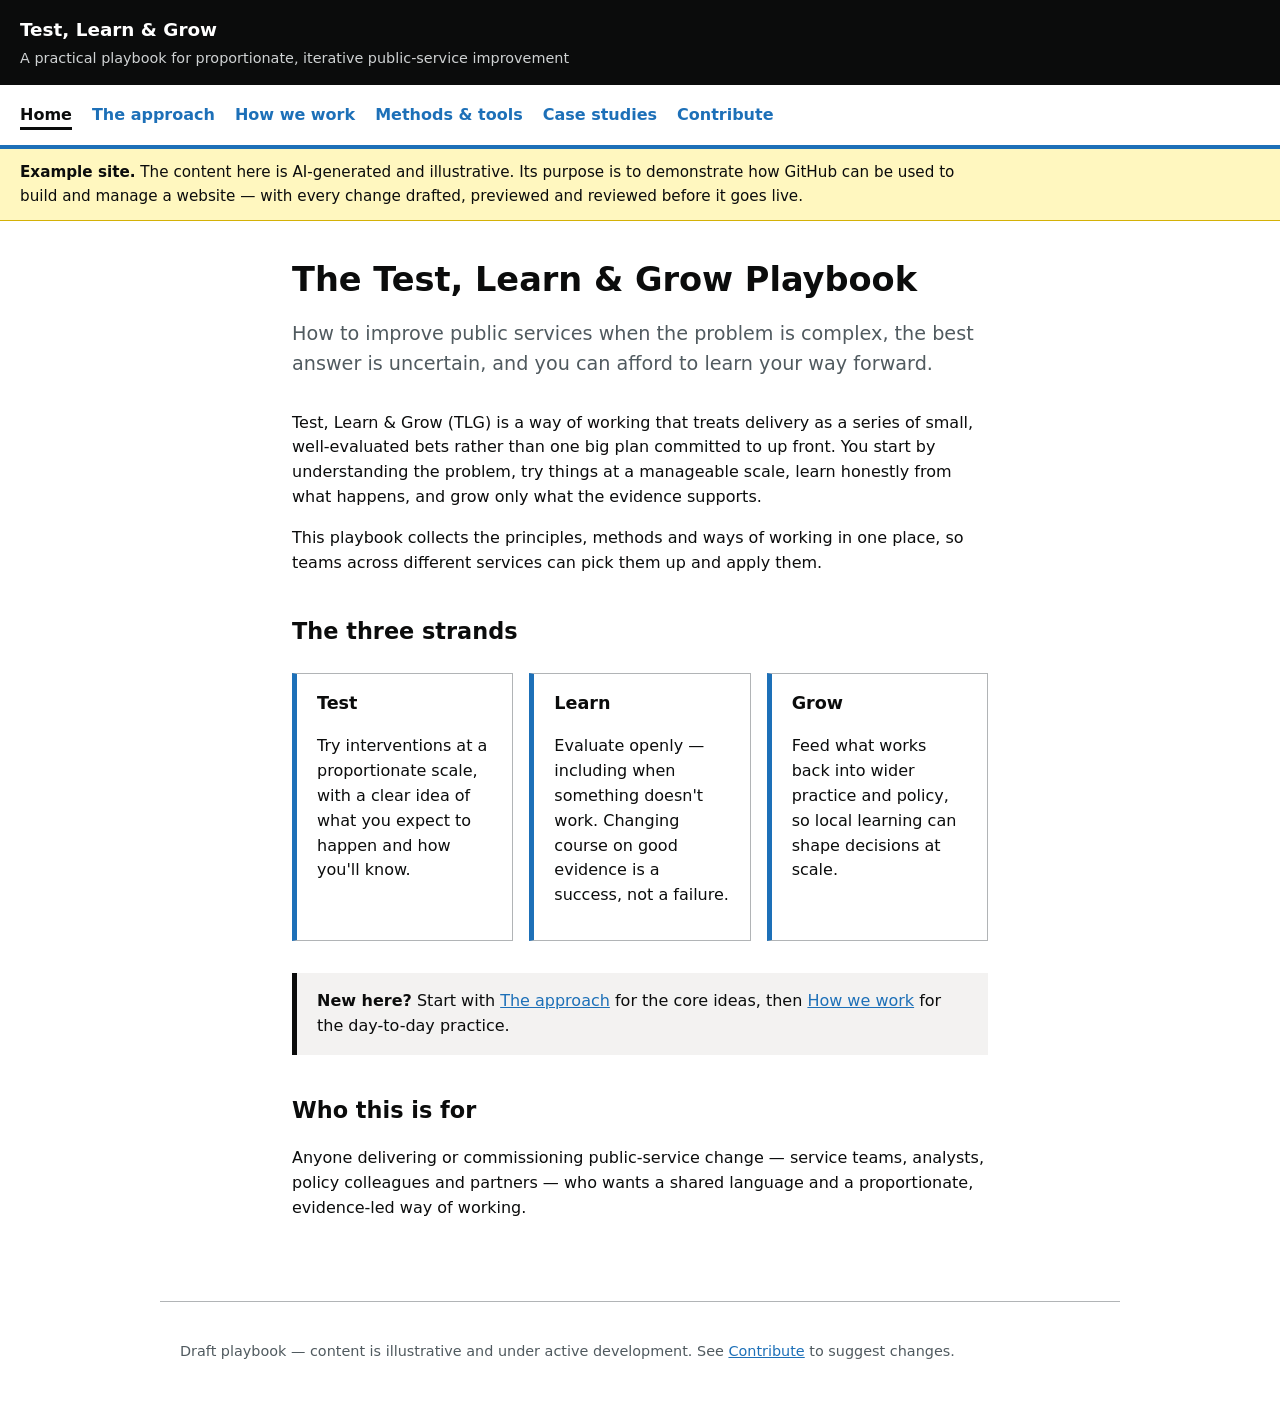
==== pr-preview/pr-3/index.html @ 777c6868 "Deploy preview for PR 3 🛫" ====
<!doctype html>
<html lang="en">
<head>
  <meta charset="utf-8">
  <meta name="viewport" content="width=device-width, initial-scale=1">
  <title>Test, Learn & Grow Playbook</title>
  <link rel="stylesheet" href="assets/style.css">
</head>
<body>
  <header class="site-header">
    <div class="brand">Test, Learn &amp; Grow</div>
    <div class="tagline">A practical playbook for proportionate, iterative public-service improvement</div>
  </header>
  <nav class="primary" aria-label="Primary">
    <ul>
      <li><a href="index.html" aria-current="page">Home</a></li>
      <li><a href="approach.html">The approach</a></li>
      <li><a href="how-we-work.html">How we work</a></li>
      <li><a href="methods.html">Methods &amp; tools</a></li>
      <li><a href="case-studies.html">Case studies</a></li>
      <li><a href="contribute.html">Contribute</a></li>
    </ul>
  </nav>

  <div class="demo-banner" role="note">
    <p><strong>Example site.</strong> The content here is AI-generated and illustrative.
      Its purpose is to demonstrate how GitHub can be used to build and manage a website —
      with every change drafted, previewed and reviewed before it goes live.</p>
  </div>
  <main>
    <h1>The Test, Learn &amp; Grow Playbook</h1>
    <p class="lede">How to improve public services when the problem is complex, the
      best answer is uncertain, and you can afford to learn your way forward.</p>

    <p>Test, Learn &amp; Grow (TLG) is a way of working that treats delivery as a
      series of small, well-evaluated bets rather than one big plan committed to up
      front. You start by understanding the problem, try things at a manageable scale,
      learn honestly from what happens, and grow only what the evidence supports.</p>

    <p>This playbook collects the principles, methods and ways of working in one place,
      so teams across different services can pick them up and apply them.</p>

    <h2>The three strands</h2>
    <div class="cards three">
      <div class="card">
        <h3>Test</h3>
        <p>Try interventions at a proportionate scale, with a clear idea of what you
          expect to happen and how you'll know.</p>
      </div>
      <div class="card">
        <h3>Learn</h3>
        <p>Evaluate openly — including when something doesn't work. Changing course on
          good evidence is a success, not a failure.</p>
      </div>
      <div class="card">
        <h3>Grow</h3>
        <p>Feed what works back into wider practice and policy, so local learning can
          shape decisions at scale.</p>
      </div>
    </div>

    <div class="callout">
      <strong>New here?</strong> Start with <a href="approach.html">The approach</a> for
      the core ideas, then <a href="how-we-work.html">How we work</a> for the day-to-day
      practice.
    </div>

    <h2>Who this is for</h2>
    <p>Anyone delivering or commissioning public-service change — service teams, analysts,
      policy colleagues and partners — who wants a shared language and a proportionate,
      evidence-led way of working.</p>
  </main>

  <footer class="site-footer">
    <p>Draft playbook — content is illustrative and under active development.
      See <a href="contribute.html">Contribute</a> to suggest changes.</p>
  </footer>
</body>
</html>
---- pr-preview/pr-3/assets/style.css ----
:root {
  --ink: #0b0c0c;
  --muted: #505a5f;
  --accent: #1d70b8;
  --line: #b1b4b6;
  --bg-soft: #f3f2f1;
  --maxw: 46rem;
}

* { box-sizing: border-box; }

body {
  font-family: system-ui, -apple-system, "Segoe UI", Helvetica, Arial, sans-serif;
  color: var(--ink);
  line-height: 1.55;
  margin: 0;
}

a { color: var(--accent); }
a:hover { color: #003078; }

/* Header + nav */
.site-header {
  background: var(--ink);
  color: #fff;
  padding: 1rem 1.25rem;
}
.site-header a { color: #fff; text-decoration: none; }
.site-header .brand { font-weight: 700; font-size: 1.15rem; }
.site-header .tagline { color: #cfd2d3; font-size: 0.9rem; margin-top: 0.15rem; }

nav.primary {
  border-bottom: 4px solid var(--accent);
  background: #fff;
}
nav.primary ul {
  list-style: none;
  display: flex;
  flex-wrap: wrap;
  gap: 0.25rem 1.25rem;
  margin: 0;
  padding: 0.75rem 1.25rem;
  max-width: 60rem;
}
nav.primary a {
  text-decoration: none;
  font-weight: 600;
  padding: 0.2rem 0;
  border-bottom: 3px solid transparent;
}
nav.primary a:hover { border-bottom-color: var(--accent); }
nav.primary a[aria-current="page"] { border-bottom-color: var(--ink); color: var(--ink); }

/* Main */
main {
  max-width: var(--maxw);
  margin: 0 auto;
  padding: 2.5rem 1.25rem 4rem;
}
h1 { font-size: 2.1rem; line-height: 1.15; margin: 0 0 0.5rem; }
h2 { font-size: 1.4rem; margin-top: 2.4rem; }
h3 { font-size: 1.1rem; margin-top: 1.8rem; }
.lede { font-size: 1.2rem; color: var(--muted); margin-bottom: 2rem; }

ul, ol { padding-left: 1.25rem; }
li { margin: 0.35rem 0; }

/* Phase / strand cards */
.cards { display: grid; gap: 1rem; grid-template-columns: 1fr; margin: 1.5rem 0; }
@media (min-width: 40rem) { .cards.three { grid-template-columns: repeat(3, 1fr); } }
.card {
  border: 1px solid var(--line);
  border-left: 5px solid var(--accent);
  padding: 1rem 1.25rem;
  background: #fff;
}
.card h3 { margin-top: 0; }

.demo-banner {
  background: #fff7bf;
  border-bottom: 1px solid #d4b106;
  color: var(--ink);
  padding: 0.75rem 1.25rem;
  font-size: 0.95rem;
}
.demo-banner p { max-width: 60rem; margin: 0; }

.callout {
  background: var(--bg-soft);
  border-left: 5px solid var(--ink);
  padding: 1rem 1.25rem;
  margin: 2rem 0;
}

table { border-collapse: collapse; width: 100%; margin: 1.5rem 0; }
th, td { text-align: left; padding: 0.6rem 0.75rem; border-bottom: 1px solid var(--line); vertical-align: top; }
th { border-bottom: 2px solid var(--ink); }

footer.site-footer {
  border-top: 1px solid var(--line);
  padding: 1.5rem 1.25rem;
  color: var(--muted);
  font-size: 0.9rem;
  max-width: 60rem;
  margin: 0 auto;
}
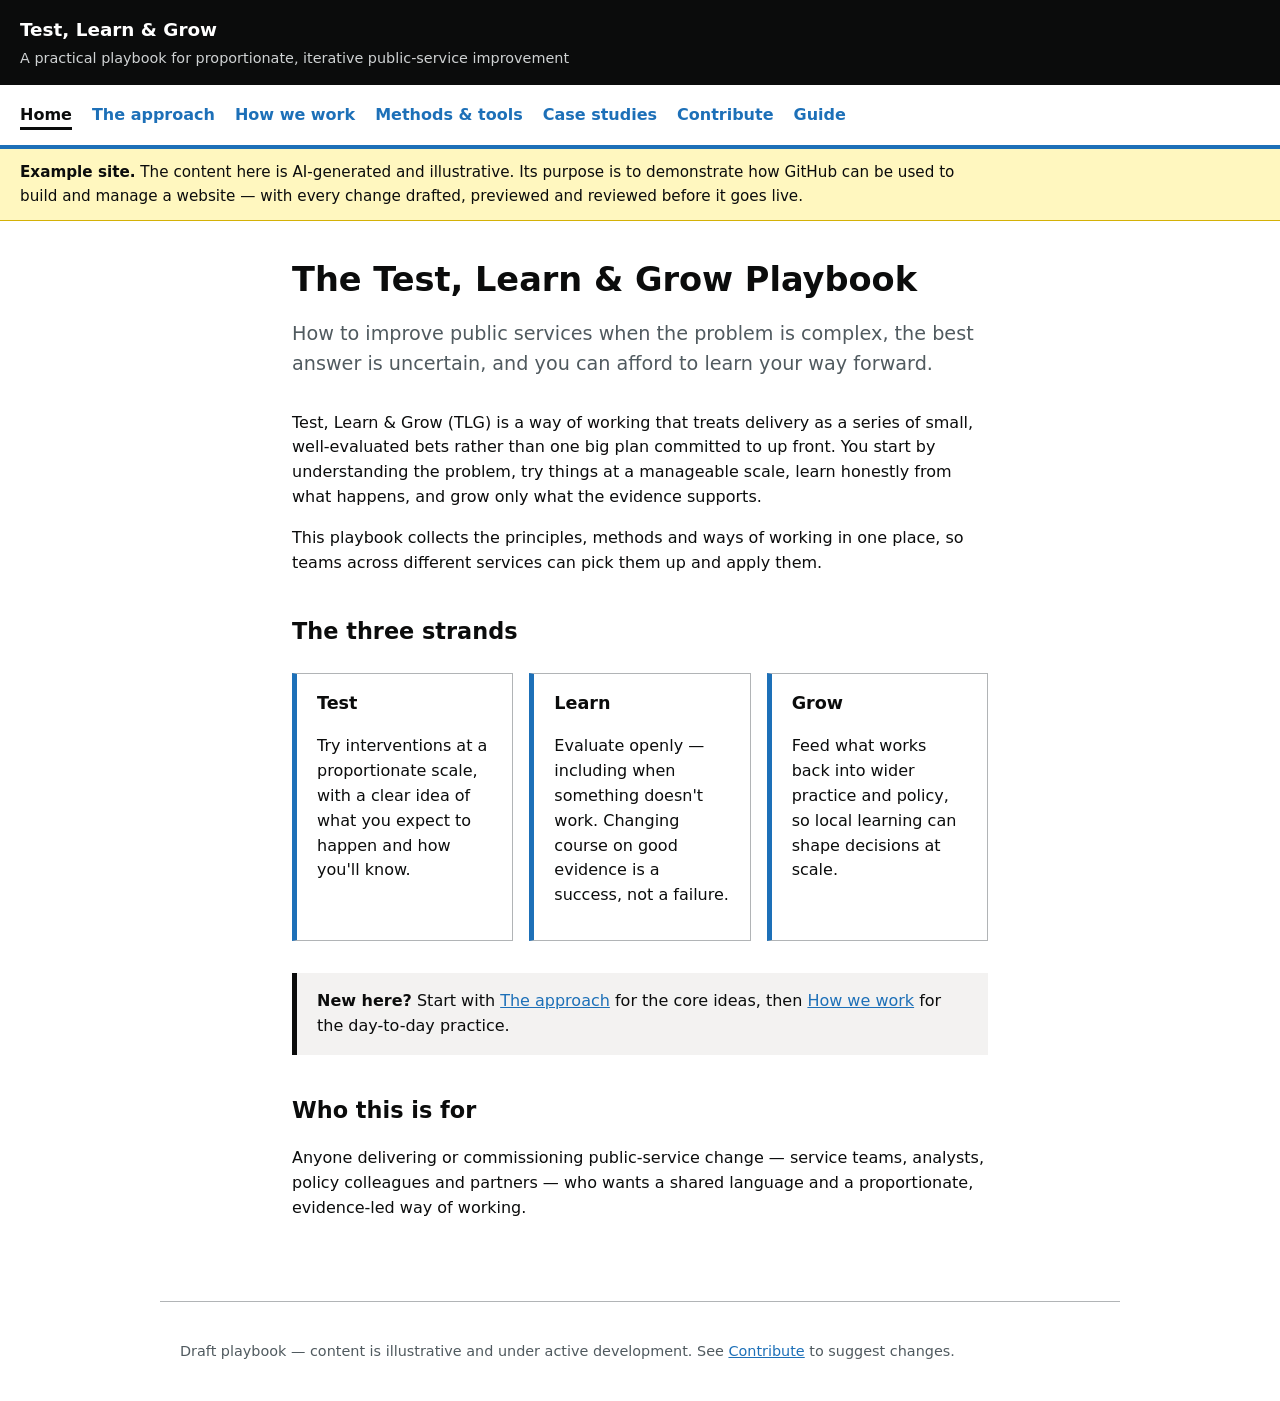
==== commit df34b2fb: "Deploy preview for PR 3 🛫" ====
--- a/pr-preview/pr-3/index.html
+++ b/pr-preview/pr-3/index.html
@@ -19,6 +19,7 @@
       <li><a href="methods.html">Methods &amp; tools</a></li>
       <li><a href="case-studies.html">Case studies</a></li>
       <li><a href="contribute.html">Contribute</a></li>
+      <li><a href="guide.html">Guide</a></li>
     </ul>
   </nav>
 
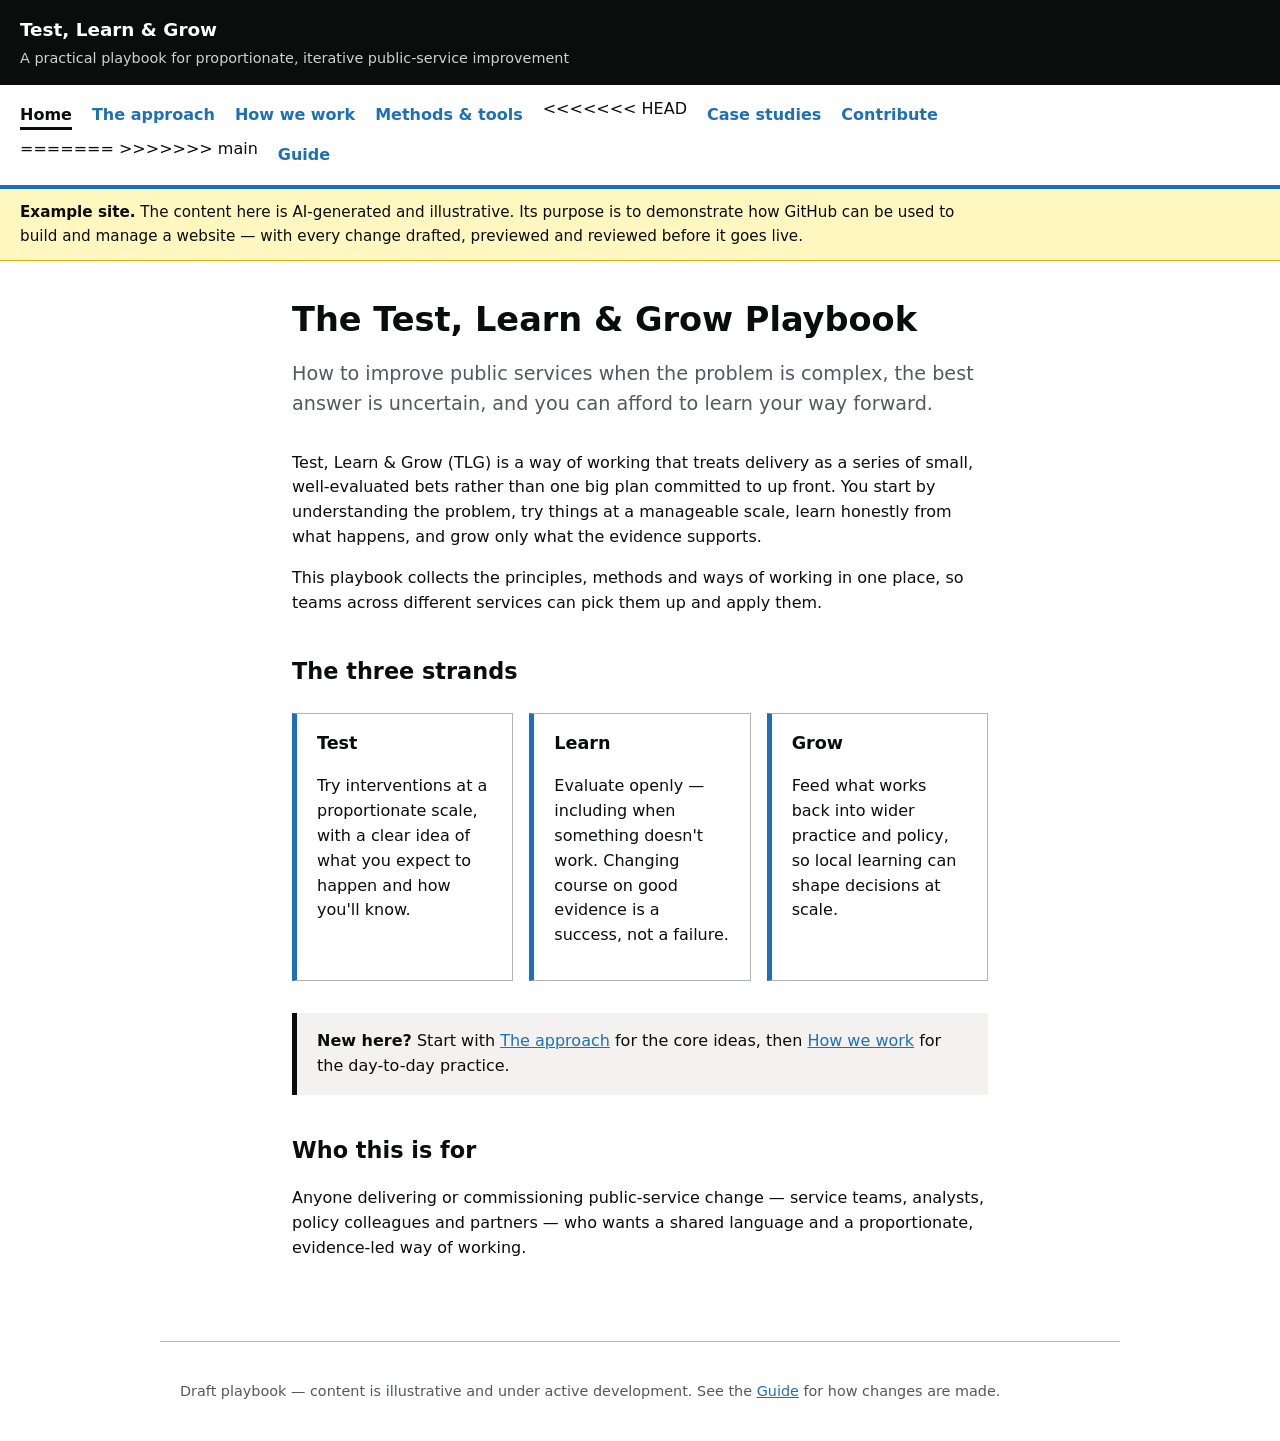
==== commit f41c7509: "Deploy preview for PR 3 🛫" ====
--- a/pr-preview/pr-3/index.html
+++ b/pr-preview/pr-3/index.html
@@ -17,8 +17,11 @@
       <li><a href="approach.html">The approach</a></li>
       <li><a href="how-we-work.html">How we work</a></li>
       <li><a href="methods.html">Methods &amp; tools</a></li>
+<<<<<<< HEAD
       <li><a href="case-studies.html">Case studies</a></li>
       <li><a href="contribute.html">Contribute</a></li>
+=======
+>>>>>>> main
       <li><a href="guide.html">Guide</a></li>
     </ul>
   </nav>
@@ -74,7 +77,7 @@
 
   <footer class="site-footer">
     <p>Draft playbook — content is illustrative and under active development.
-      See <a href="contribute.html">Contribute</a> to suggest changes.</p>
+      See the <a href="guide.html">Guide</a> for how changes are made.</p>
   </footer>
 </body>
 </html>
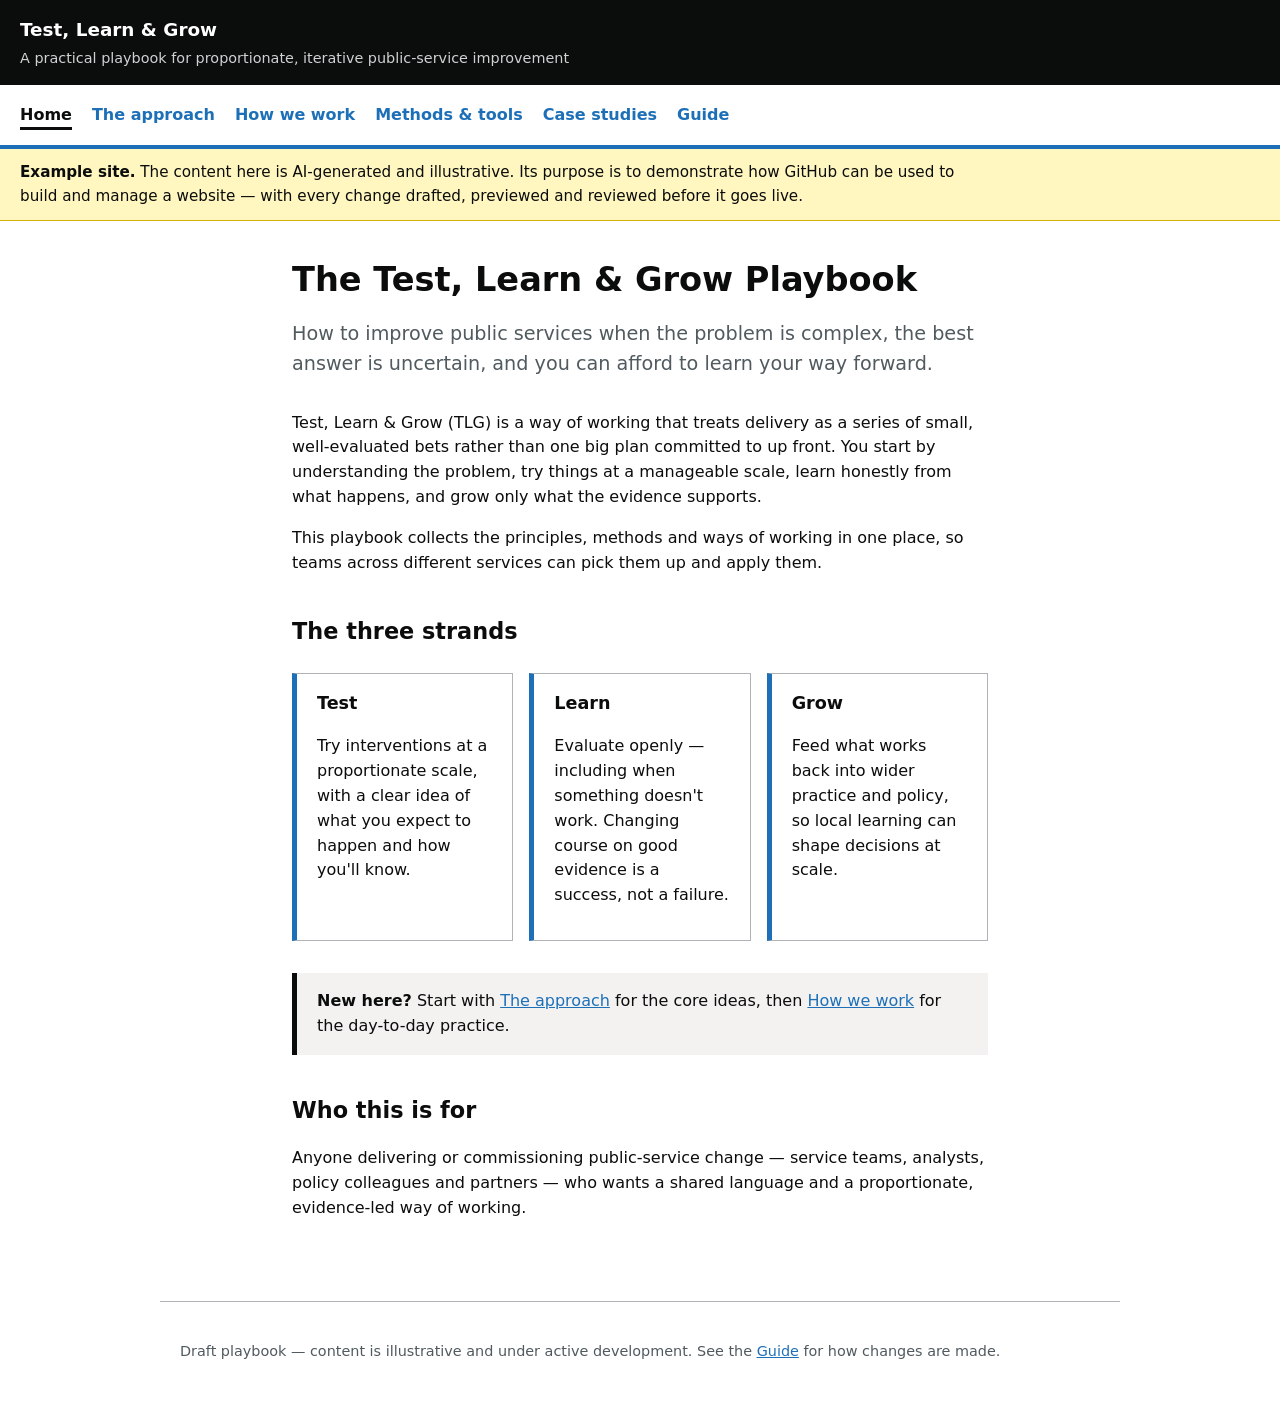
==== commit 6b143895: "Deploy preview for PR 3 🛫" ====
--- a/pr-preview/pr-3/index.html
+++ b/pr-preview/pr-3/index.html
@@ -17,11 +17,7 @@
       <li><a href="approach.html">The approach</a></li>
       <li><a href="how-we-work.html">How we work</a></li>
       <li><a href="methods.html">Methods &amp; tools</a></li>
-<<<<<<< HEAD
       <li><a href="case-studies.html">Case studies</a></li>
-      <li><a href="contribute.html">Contribute</a></li>
-=======
->>>>>>> main
       <li><a href="guide.html">Guide</a></li>
     </ul>
   </nav>
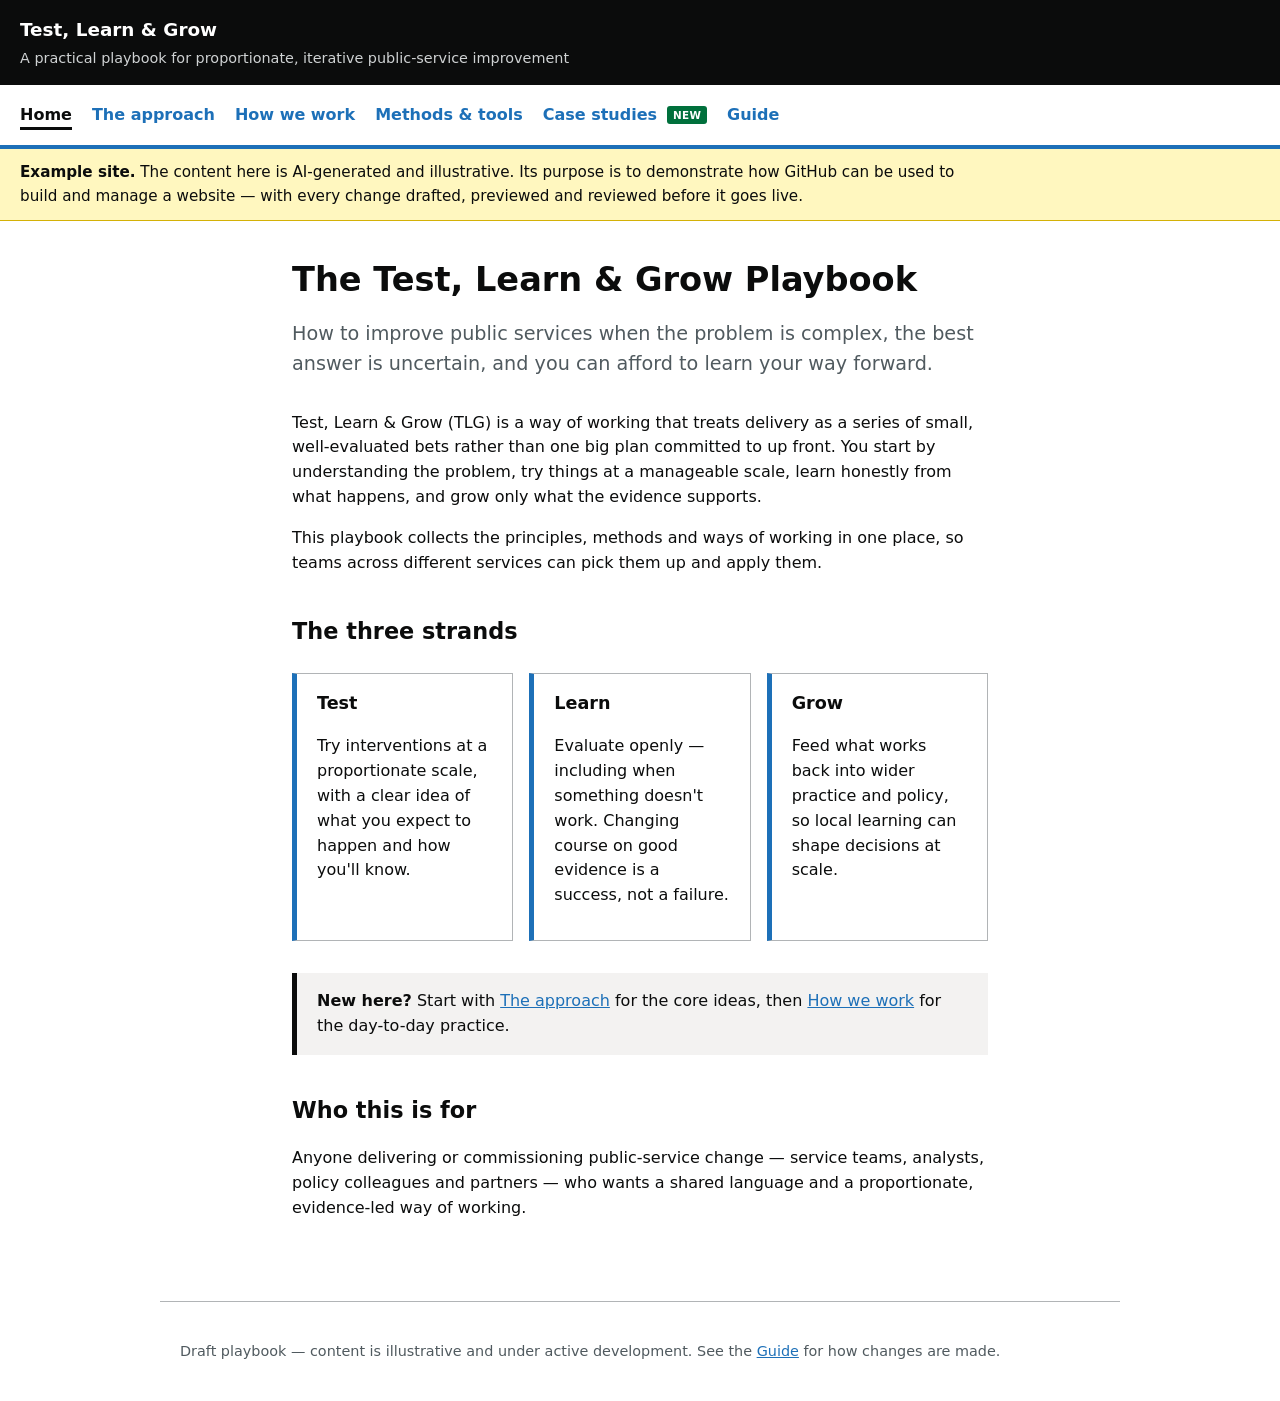
==== commit 3efe4820: "Deploy preview for PR 3 🛫" ====
--- a/pr-preview/pr-3/index.html
+++ b/pr-preview/pr-3/index.html
@@ -17,7 +17,7 @@
       <li><a href="approach.html">The approach</a></li>
       <li><a href="how-we-work.html">How we work</a></li>
       <li><a href="methods.html">Methods &amp; tools</a></li>
-      <li><a href="case-studies.html">Case studies</a></li>
+      <li><a href="case-studies.html">Case studies <span class="nav-new">New</span></a></li>
       <li><a href="guide.html">Guide</a></li>
     </ul>
   </nav>
--- a/pr-preview/pr-3/assets/style.css
+++ b/pr-preview/pr-3/assets/style.css
@@ -76,6 +76,28 @@
 }
 .card h3 { margin-top: 0; }
 
+.nav-new {
+  display: inline-block;
+  background: #00703c;
+  color: #fff;
+  font-size: 0.65rem;
+  font-weight: 700;
+  letter-spacing: 0.04em;
+  text-transform: uppercase;
+  padding: 0.05rem 0.35rem;
+  border-radius: 3px;
+  margin-left: 0.3rem;
+  vertical-align: middle;
+}
+
+.new-banner {
+  background: #cce2d8;
+  border-left: 5px solid #00703c;
+  padding: 0.85rem 1.25rem;
+  margin: 0 0 1.5rem;
+}
+.new-banner p { margin: 0; }
+
 .demo-banner {
   background: #fff7bf;
   border-bottom: 1px solid #d4b106;
